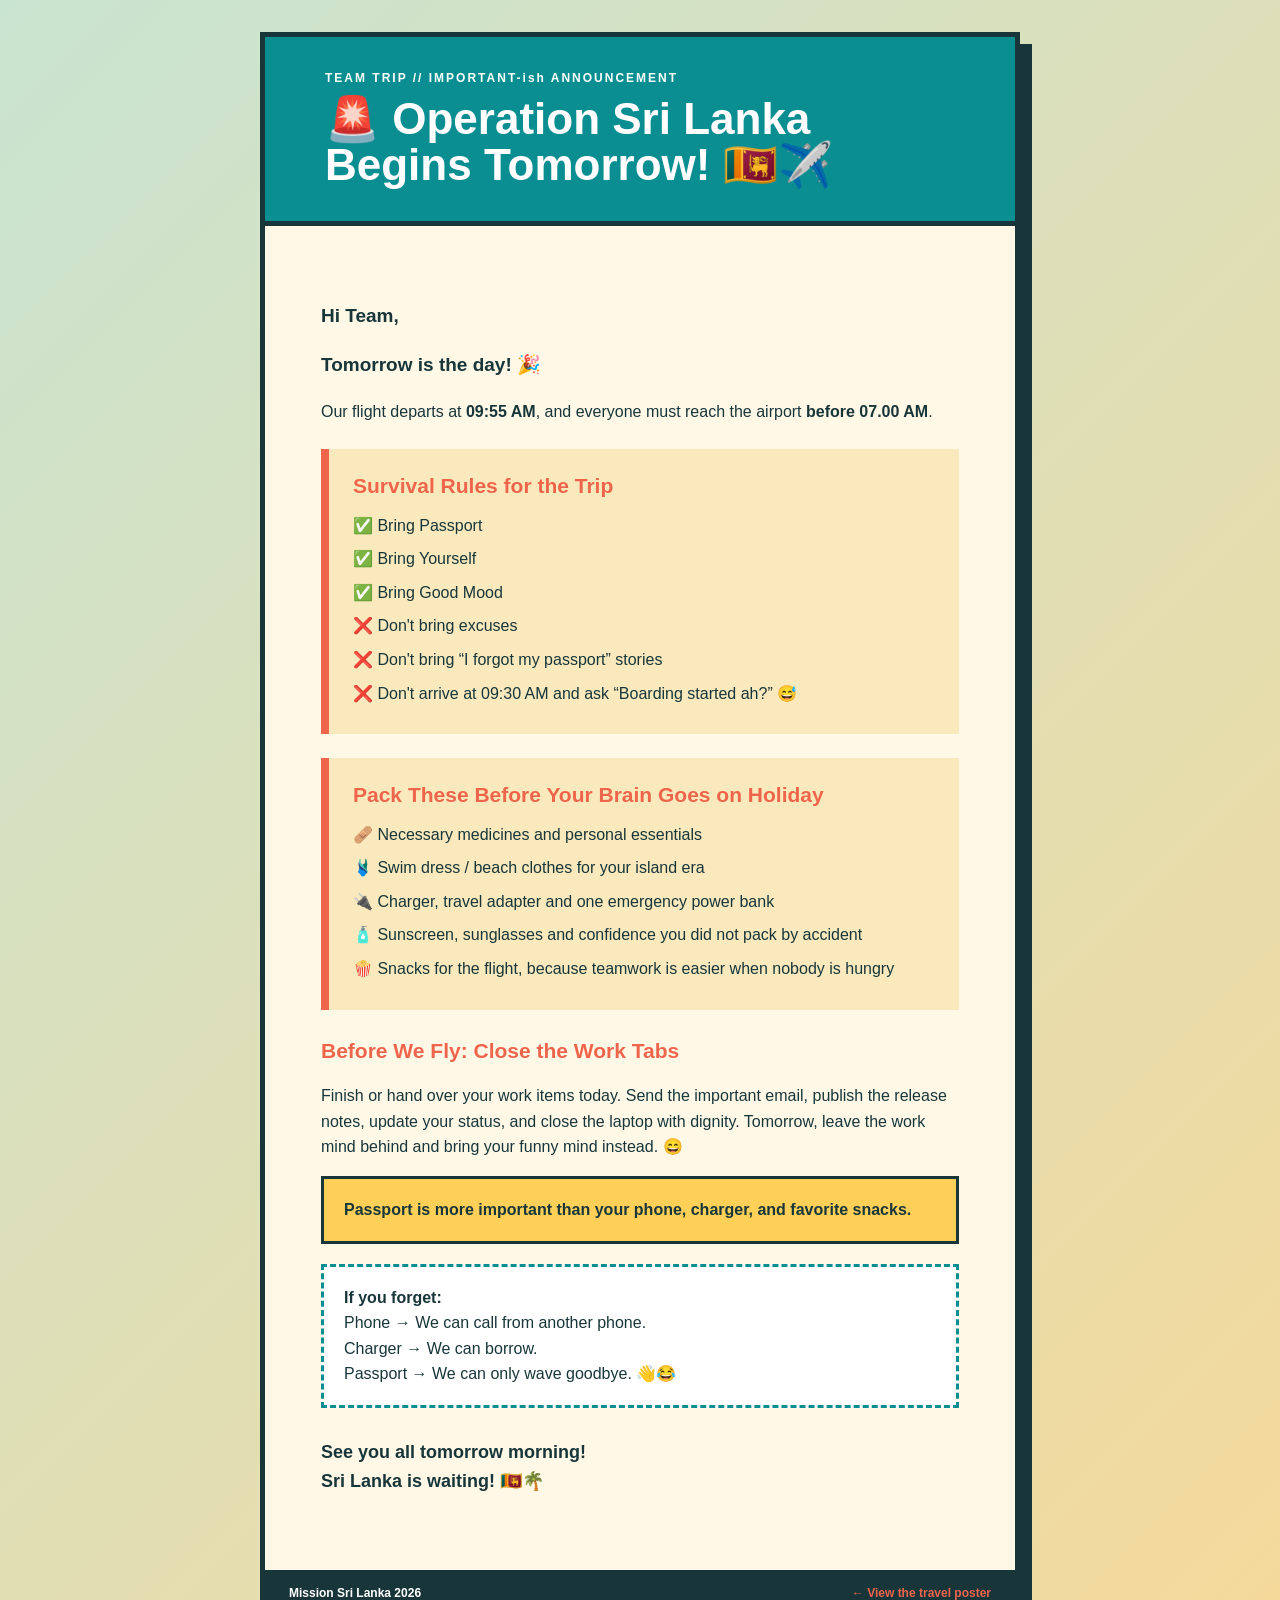
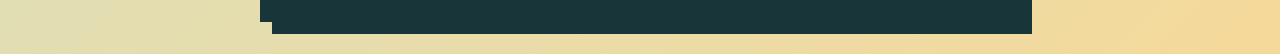
==== srilanka-trip.html @ e5e9f56f "Publish Mission Sri Lanka travel pages Add the travel poster, funny team email, responsive styles, R" ====
<!doctype html>
<html lang="en">
<head>
  <meta charset="utf-8">
  <meta name="viewport" content="width=device-width, initial-scale=1">
  <title>Operation Sri Lanka Begins Tomorrow!</title>
  <style>
    :root { --ink:#18363a; --coral:#ef654c; --teal:#0b8e91; --cream:#fff8e7; --yellow:#ffd057; }
    * { box-sizing:border-box; }
    body { margin:0; min-height:100vh; padding:32px 18px; background:linear-gradient(135deg,#c9e4d1,#f5d99a); color:var(--ink); font:16px/1.6 'Trebuchet MS',sans-serif; }
    .email { max-width:760px; margin:auto; overflow:hidden; background:var(--cream); border:5px solid var(--ink); box-shadow:12px 12px 0 #18363a; }
    header { padding:32px clamp(24px,6vw,60px); color:white; background:var(--teal); border-bottom:5px solid var(--ink); }
    .kicker { margin:0 0 8px; font-size:12px; font-weight:900; letter-spacing:2px; }
    h1 { margin:0; font-size:clamp(27px,5vw,44px); line-height:1.05; }
    .content { padding:clamp(24px,6vw,56px); }
    .lead { font-size:19px; font-weight:700; }
    .rules { margin:24px 0; padding:20px 24px; background:#f9e9bd; border-left:8px solid var(--coral); }
    h2 { margin:0 0 10px; color:var(--coral); font-size:21px; }
    ul { padding:0; margin:0; list-style:none; }
    li { margin:8px 0; }
    .important { padding:18px 20px; background:var(--yellow); border:3px solid var(--ink); font-weight:900; }
    .joke { margin:20px 0; padding:18px 20px; background:white; border:3px dashed var(--teal); }
    .signoff { margin-top:30px; font-size:18px; font-weight:700; }
    footer { display:flex; justify-content:space-between; gap:15px; padding:14px 24px; color:white; background:var(--ink); font-size:12px; font-weight:700; }
    a { color:var(--coral); font-weight:900; text-decoration:none; }
    @media (max-width:560px) { body{padding:12px}.email{box-shadow:6px 6px 0 #18363a}header{padding:26px 22px}.content{padding:24px 20px}footer{display:block}footer span{display:block;margin:3px 0} }
  </style>
</head>
<body>
  <main class="email">
    <header>
      <p class="kicker">TEAM TRIP // IMPORTANT-ish ANNOUNCEMENT</p>
      <h1>🚨 Operation Sri Lanka Begins Tomorrow! 🇱🇰✈️</h1>
    </header>
    <article class="content">
      <p class="lead">Hi Team,</p>
      <p class="lead">Tomorrow is the day! 🎉</p>
      <p>Our flight departs at <strong>09:55 AM</strong>, and everyone must reach the airport <strong>before 07.00 AM</strong>.</p>
      <section class="rules">
        <h2>Survival Rules for the Trip</h2>
        <ul>
          <li>✅ Bring Passport</li>
          <li>✅ Bring Yourself</li>
          <li>✅ Bring Good Mood</li>
          <li>❌ Don't bring excuses</li>
          <li>❌ Don't bring “I forgot my passport” stories</li>
          <li>❌ Don't arrive at 09:30 AM and ask “Boarding started ah?” 😅</li>
        </ul>
      </section>
      <section class="rules packing">
        <h2>Pack These Before Your Brain Goes on Holiday</h2>
        <ul>
          <li>🩹 Necessary medicines and personal essentials</li>
          <li>🩱 Swim dress / beach clothes for your island era</li>
          <li>🔌 Charger, travel adapter and one emergency power bank</li>
          <li>🧴 Sunscreen, sunglasses and confidence you did not pack by accident</li>
          <li>🍿 Snacks for the flight, because teamwork is easier when nobody is hungry</li>
        </ul>
      </section>
      <section class="work-close">
        <h2>Before We Fly: Close the Work Tabs</h2>
        <p>Finish or hand over your work items today. Send the important email, publish the release notes, update your status, and close the laptop with dignity. Tomorrow, leave the work mind behind and bring your funny mind instead. 😄</p>
      </section>
      <section class="important">Passport is more important than your phone, charger, and favorite snacks.</section>
      <section class="joke">
        <strong>If you forget:</strong><br>
        Phone → We can call from another phone.<br>
        Charger → We can borrow.<br>
        Passport → We can only wave goodbye. 👋😂
      </section>
      <p class="signoff">See you all tomorrow morning!<br>Sri Lanka is waiting! 🇱🇰🌴</p>
    </article>
    <footer><span>Mission Sri Lanka 2026</span><a href="/">← View the travel poster</a></footer>
  </main>
</body>
</html>
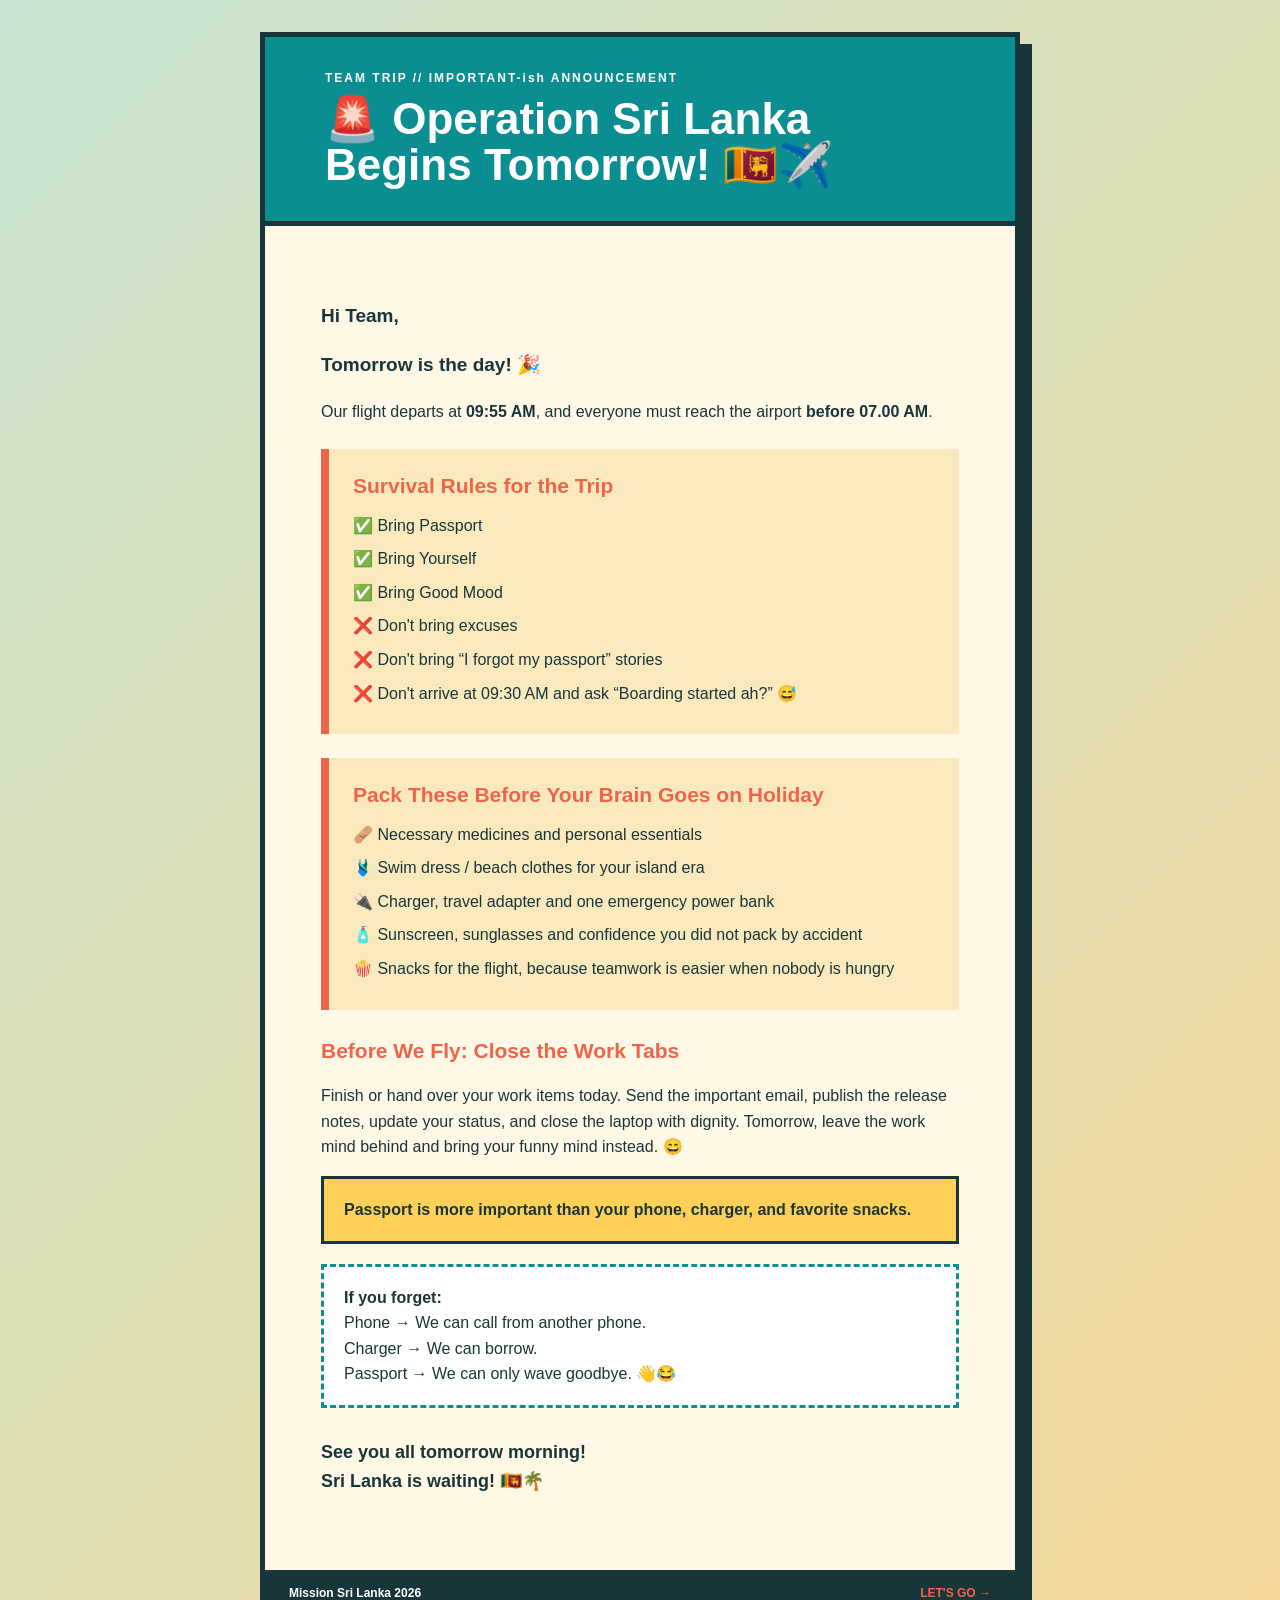
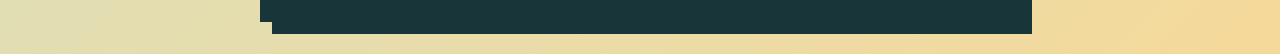
==== commit f1546707: "Label trip poster link Let's Go Make the trip email footer link clearly open the public travel poste" ====
--- a/srilanka-trip.html
+++ b/srilanka-trip.html
@@ -70,7 +70,7 @@
       </section>
       <p class="signoff">See you all tomorrow morning!<br>Sri Lanka is waiting! 🇱🇰🌴</p>
     </article>
-    <footer><span>Mission Sri Lanka 2026</span><a href="/">← View the travel poster</a></footer>
+    <footer><span>Mission Sri Lanka 2026</span><a href="https://suriya-kumar-agilysys.github.io/SriLankaTravellers/">LET'S GO →</a></footer>
   </main>
 </body>
 </html>
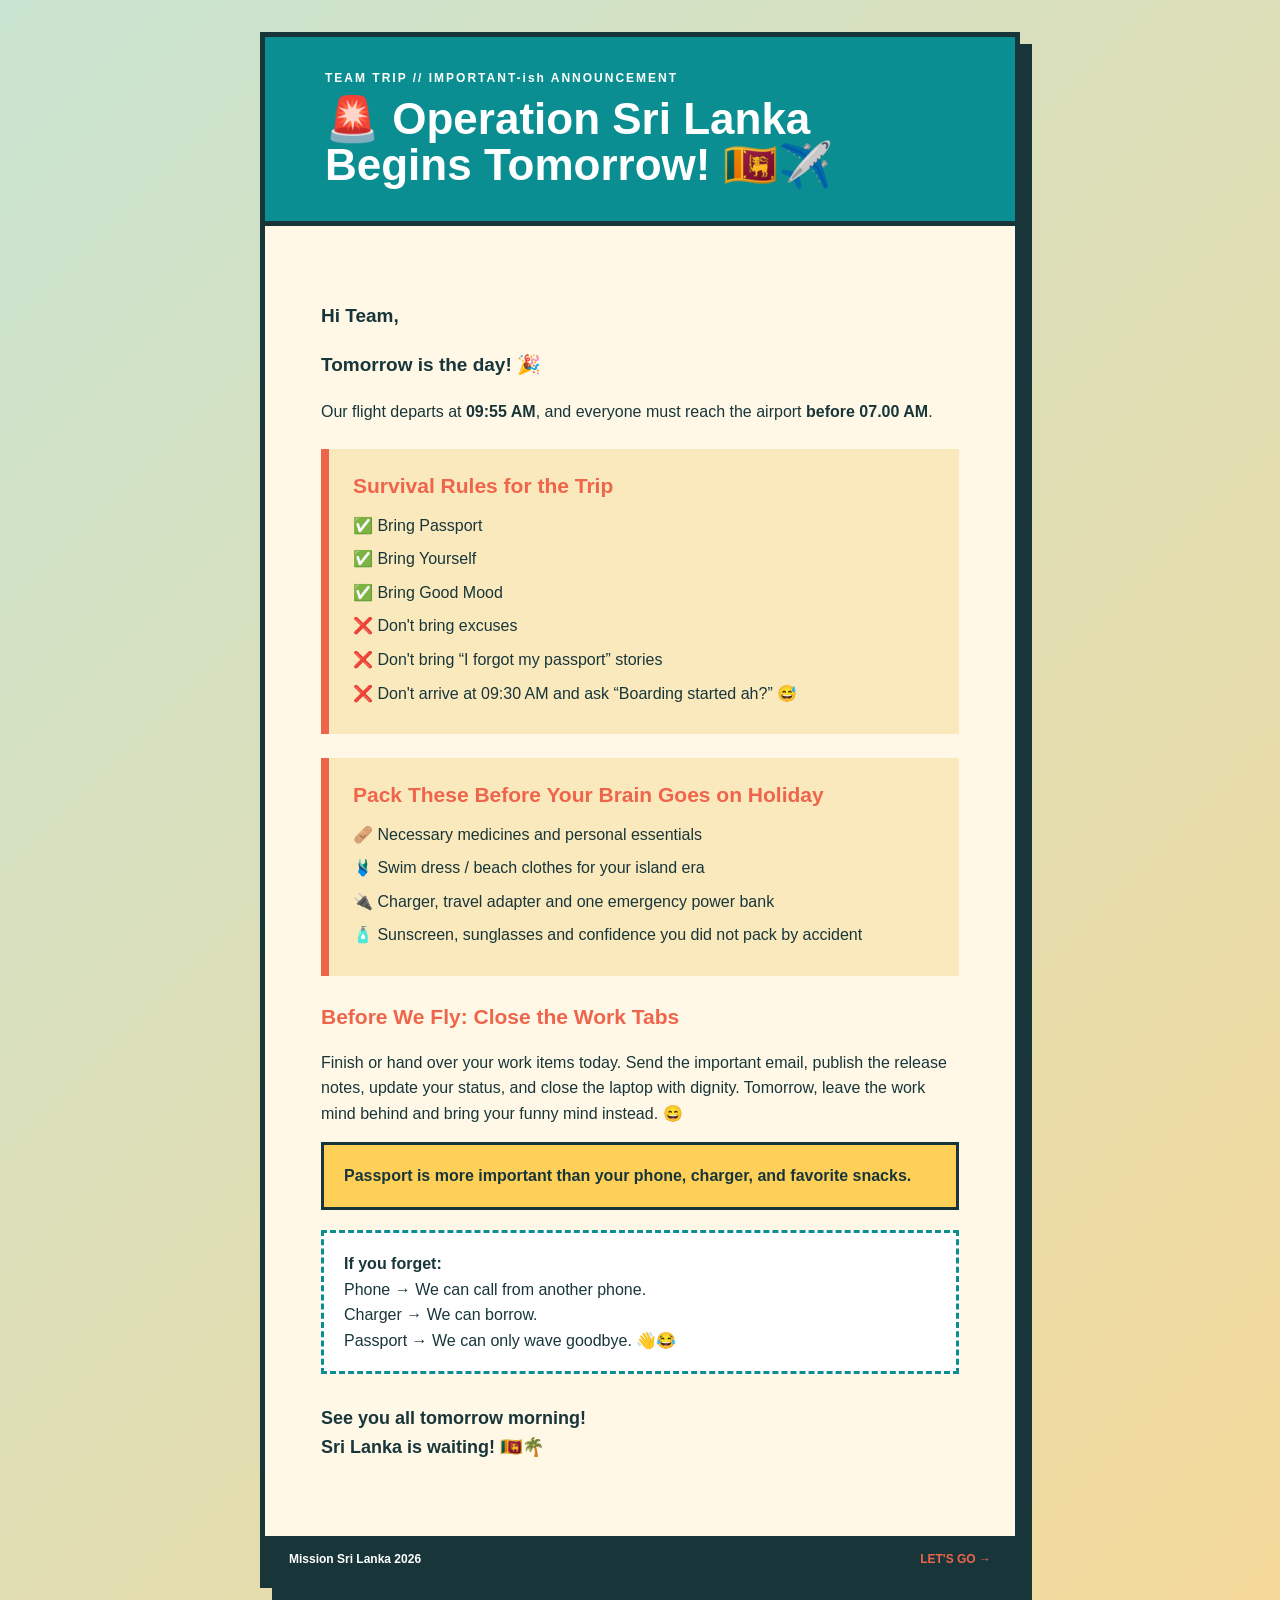
==== commit b9c06954: "Remove flight snacks checklist item" ====
--- a/srilanka-trip.html
+++ b/srilanka-trip.html
@@ -54,7 +54,6 @@
           <li>🩱 Swim dress / beach clothes for your island era</li>
           <li>🔌 Charger, travel adapter and one emergency power bank</li>
           <li>🧴 Sunscreen, sunglasses and confidence you did not pack by accident</li>
-          <li>🍿 Snacks for the flight, because teamwork is easier when nobody is hungry</li>
         </ul>
       </section>
       <section class="work-close">
